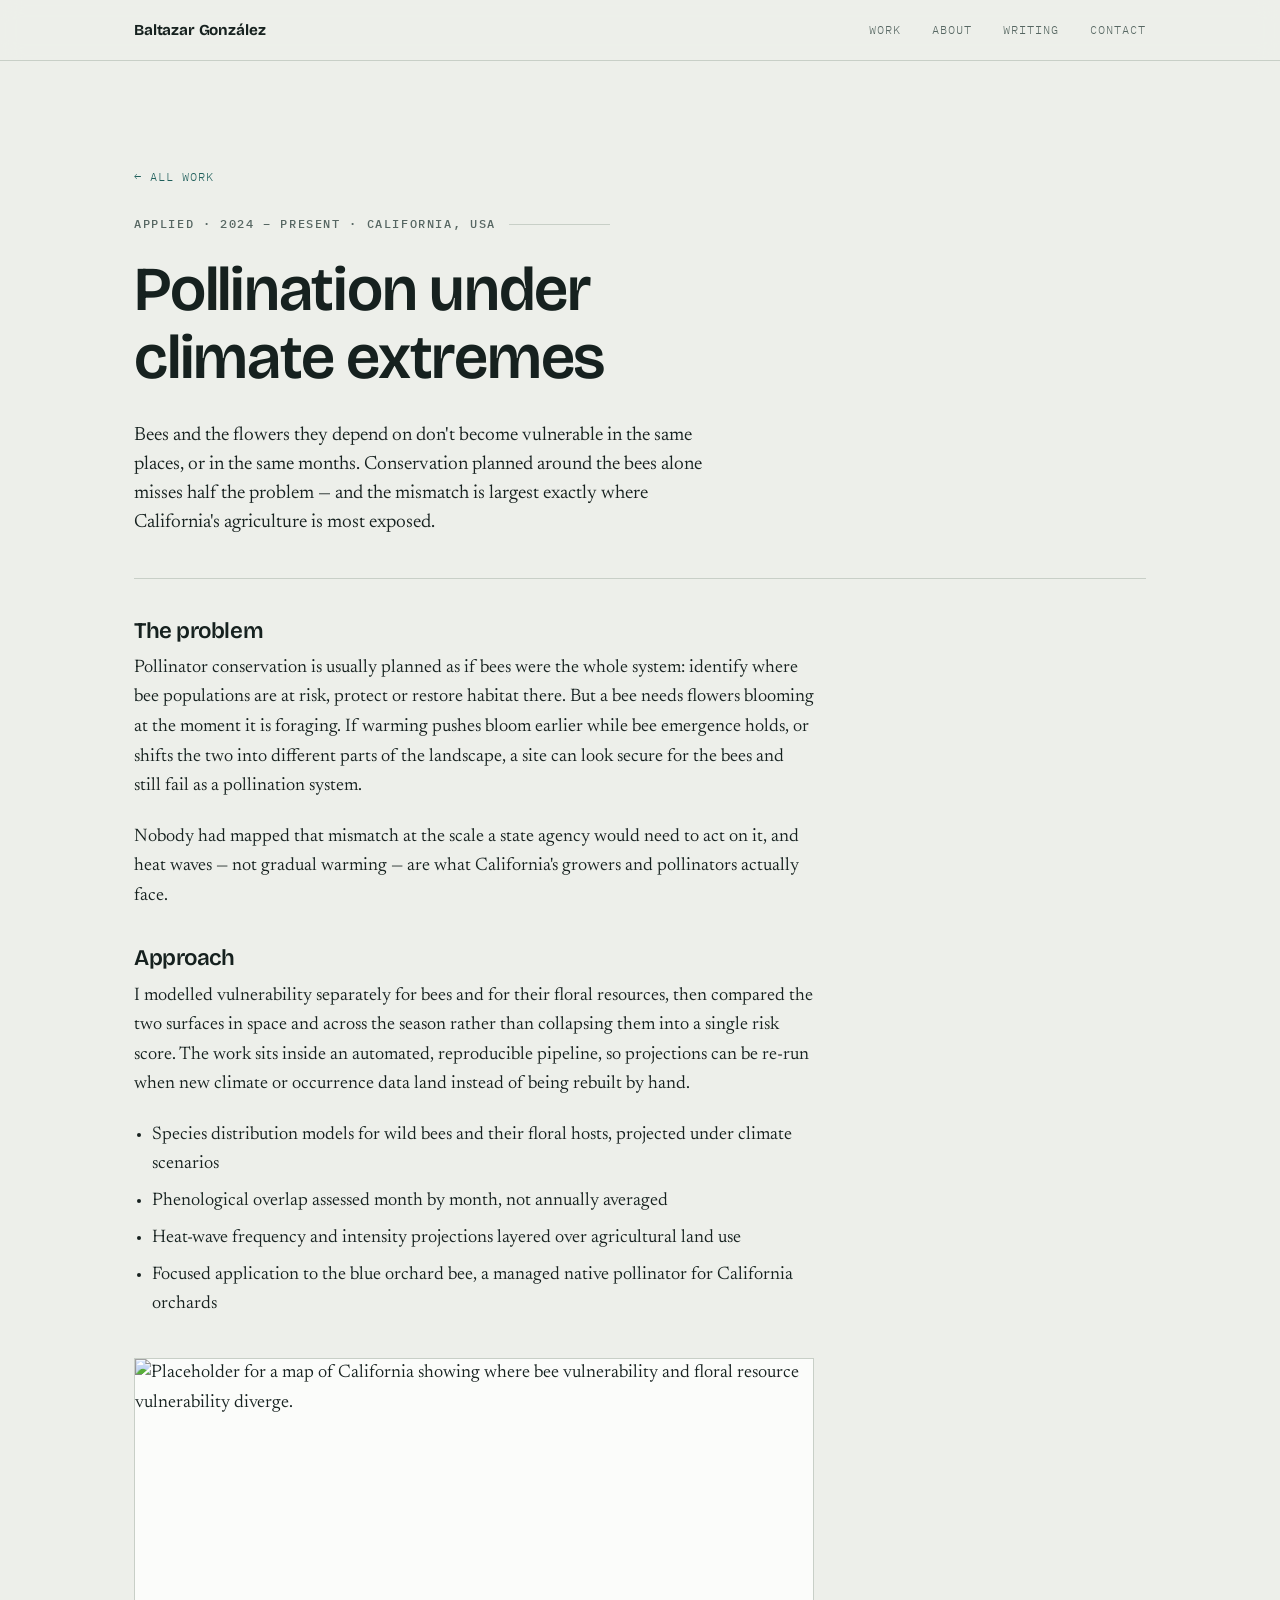
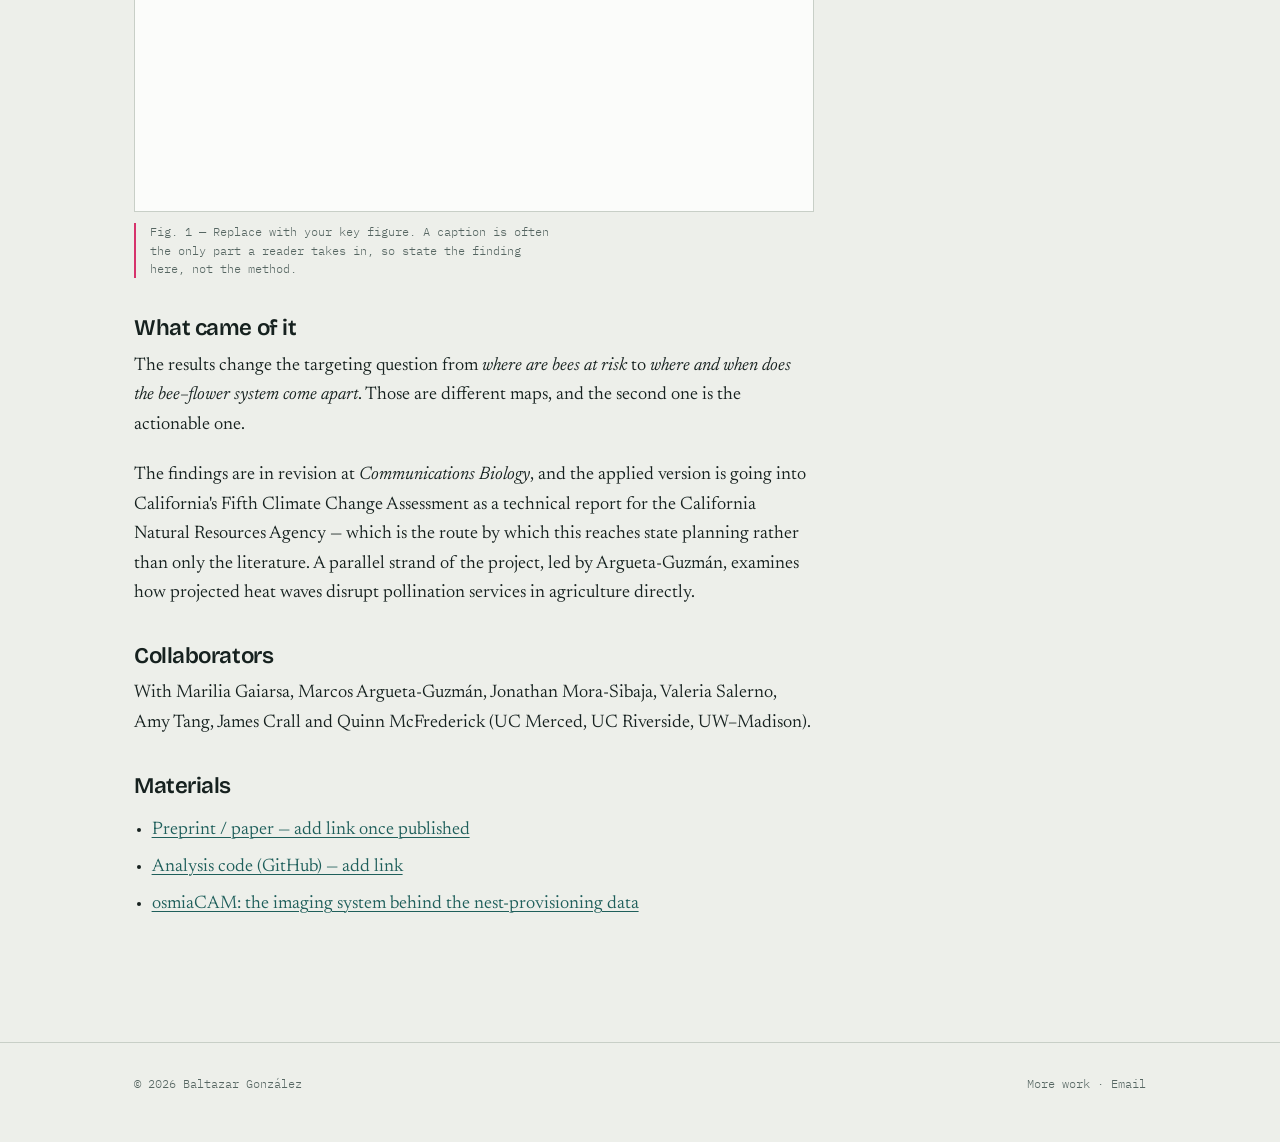
==== project-pollination.html @ 56eac3a5 "Add files via upload" ====
<!DOCTYPE html>
<html lang="en">
<head>
<meta charset="utf-8">
<meta name="viewport" content="width=device-width, initial-scale=1">

<title>Pollination under climate extremes, California — Baltazar González</title>
<meta name="description" content="Bees and the flowers they depend on become vulnerable in different places and at different times of year — which changes where and when pollinator conservation should act.">
<meta property="og:title" content="Pollination under climate extremes, California">
<meta property="og:description" content="Bees and their floral resources become vulnerable in different places and seasons — which changes where pollinator conservation should act.">
<meta property="og:image" content="https://baltazargonzalez.com/img/share.jpg">

<link rel="icon" href="img/favicon.png">
<link rel="preconnect" href="https://fonts.googleapis.com">
<link rel="preconnect" href="https://fonts.gstatic.com" crossorigin>
<link href="https://fonts.googleapis.com/css2?family=Bricolage+Grotesque:opsz,wght@12..96,400..700&family=IBM+Plex+Mono:wght@400;500&family=Newsreader:ital,opsz,wght@0,6..72,300..600;1,6..72,300..500&display=swap" rel="stylesheet">
<link rel="stylesheet" href="css/site.css">
</head>

<body>

<a class="skip" href="#main">Skip to content</a>

<header class="masthead">
  <div class="masthead__inner">
    <a class="masthead__name" href="index.html">Baltazar González</a>
    <nav class="nav" aria-label="Main">
      <a href="index.html#work">Work</a>
      <a href="index.html#about">About</a>
      <a href="index.html#writing">Writing</a>
      <a href="index.html#contact">Contact</a>
    </nav>
  </div>
</header>

<main id="main" class="section">
  <div class="wrap">

    <a class="back-link" href="index.html#work">← All work</a>

    <p class="eyebrow">Applied · 2024 – present · California, USA</p>

    <h1 style="max-width: 20ch;">Pollination under climate extremes</h1>

    <p style="font-size: 1.2rem; line-height: 1.5; max-width: 54ch; margin-bottom: 2.5rem;">
      Bees and the flowers they depend on don't become vulnerable in the same
      places, or in the same months. Conservation planned around the bees
      alone misses half the problem — and the mismatch is largest exactly
      where California's agriculture is most exposed.
    </p>

    <hr class="rule">

    <div class="prose" style="margin-top: 2.5rem;">

      <h3>The problem</h3>
      <p>
        Pollinator conservation is usually planned as if bees were the whole
        system: identify where bee populations are at risk, protect or
        restore habitat there. But a bee needs flowers blooming at the moment
        it is foraging. If warming pushes bloom earlier while bee emergence
        holds, or shifts the two into different parts of the landscape, a site
        can look secure for the bees and still fail as a pollination system.
      </p>
      <p>
        Nobody had mapped that mismatch at the scale a state agency would need
        to act on it, and heat waves — not gradual warming — are what
        California's growers and pollinators actually face.
      </p>

      <h3>Approach</h3>
      <p>
        I modelled vulnerability separately for bees and for their floral
        resources, then compared the two surfaces in space and across the
        season rather than collapsing them into a single risk score. The work
        sits inside an automated, reproducible pipeline, so projections can be
        re-run when new climate or occurrence data land instead of being
        rebuilt by hand.
      </p>
      <ul>
        <li>Species distribution models for wild bees and their floral hosts, projected under climate scenarios</li>
        <li>Phenological overlap assessed month by month, not annually averaged</li>
        <li>Heat-wave frequency and intensity projections layered over agricultural land use</li>
        <li>Focused application to the blue orchard bee, a managed native pollinator for California orchards</li>
      </ul>

      <figure class="figure">
        <img src="img/figure-1.png"
             alt="Placeholder for a map of California showing where bee vulnerability and floral resource vulnerability diverge."
             width="1200" height="800" loading="lazy">
        <figcaption>
          Fig. 1 — Replace with your key figure. A caption is often the only
          part a reader takes in, so state the finding here, not the method.
        </figcaption>
      </figure>

      <h3>What came of it</h3>
      <p>
        The results change the targeting question from <em>where are bees at
        risk</em> to <em>where and when does the bee–flower system come
        apart</em>. Those are different maps, and the second one is the
        actionable one.
      </p>
      <p>
        The findings are in revision at <em>Communications Biology</em>, and
        the applied version is going into California's Fifth Climate Change
        Assessment as a technical report for the California Natural Resources
        Agency — which is the route by which this reaches state planning
        rather than only the literature. A parallel strand of the project,
        led by Argueta-Guzmán, examines how projected heat waves disrupt
        pollination services in agriculture directly.
      </p>

      <h3>Collaborators</h3>
      <p>
        With Marilia Gaiarsa, Marcos Argueta-Guzmán, Jonathan Mora-Sibaja,
        Valeria Salerno, Amy Tang, James Crall and Quinn McFrederick
        (UC Merced, UC Riverside, UW–Madison).
      </p>

      <h3>Materials</h3>
      <ul>
        <li><a href="#">Preprint / paper — add link once published</a></li>
        <li><a href="#">Analysis code (GitHub) — add link</a></li>
        <li><a href="https://doi.org/10.1093/icb/icag081">osmiaCAM: the imaging system behind the nest-provisioning data</a></li>
      </ul>

    </div>

  </div>
</main>

<footer class="footer">
  <div class="wrap footer__inner">
    <span>© <span id="year">2026</span> Baltazar González</span>
    <span><a href="index.html#work">More work</a> · <a href="mailto:baltazargch@gmail.com">Email</a></span>
  </div>
</footer>

<script>
  document.getElementById("year").textContent = new Date().getFullYear();
</script>

</body>
</html>
---- css/site.css ----
/* ============================================================
   SITE STYLES
   Edit colors and fonts in the :root block below — everything
   else on the site reads from these values.
   ============================================================ */

:root {
  /* --- Colour ------------------------------------------------ */
  --paper:    #EDEFEA;   /* page background — pale survey-sheet grey */
  --paper-2:  #E3E7E0;   /* slightly darker panels */
  --ink:      #16211F;   /* headings, primary text */
  --slate:    #566662;   /* secondary text, captions */
  --rule:     #C8CFC7;   /* hairlines and borders */
  --contour:  #1F5F5B;   /* deep teal — links, primary accent */
  --marker:   #D6336C;   /* surveyor's pink — used sparingly, for emphasis */
  --white:    #FBFCFA;

  /* --- Type -------------------------------------------------- */
  --display: "Bricolage Grotesque", "Helvetica Neue", sans-serif;
  --body:    "Newsreader", Georgia, serif;
  --mono:    "IBM Plex Mono", "SF Mono", monospace;

  /* --- Layout ------------------------------------------------ */
  --measure: 68ch;       /* comfortable reading width */
  --gutter:  clamp(1.25rem, 5vw, 4rem);
  --max:     1140px;
}

/* --- Reset ------------------------------------------------- */
*, *::before, *::after { box-sizing: border-box; }

html { -webkit-text-size-adjust: 100%; scroll-behavior: smooth; }

@media (prefers-reduced-motion: reduce) {
  html { scroll-behavior: auto; }
  *, *::before, *::after {
    animation-duration: 0.01ms !important;
    transition-duration: 0.01ms !important;
  }
}

body {
  margin: 0;
  background: var(--paper);
  color: var(--ink);
  font-family: var(--body);
  font-size: clamp(1.02rem, 0.98rem + 0.2vw, 1.14rem);
  line-height: 1.62;
  font-weight: 380;
  -webkit-font-smoothing: antialiased;
}

img { max-width: 100%; height: auto; display: block; }

a { color: var(--contour); text-decoration-thickness: 1px; text-underline-offset: 0.18em; }
a:hover { color: var(--marker); }

/* Keyboard focus — visible everywhere, never removed */
:focus-visible {
  outline: 2px solid var(--marker);
  outline-offset: 3px;
  border-radius: 2px;
}

/* --- Typography -------------------------------------------- */
h1, h2, h3, h4 {
  font-family: var(--display);
  font-weight: 600;
  line-height: 1.08;
  letter-spacing: -0.02em;
  margin: 0 0 0.5em;
  text-wrap: balance;
}

h1 { font-size: clamp(2.1rem, 1.4rem + 3.2vw, 3.9rem); }
h2 { font-size: clamp(1.55rem, 1.2rem + 1.6vw, 2.3rem); }
h3 { font-size: clamp(1.15rem, 1.05rem + 0.5vw, 1.4rem); }

p { margin: 0 0 1.15em; max-width: var(--measure); }

/* The "eyebrow" — small mono label above a section.
   Used to name the section the way a map sheet names a panel. */
.eyebrow {
  font-family: var(--mono);
  font-size: 0.72rem;
  font-weight: 500;
  letter-spacing: 0.14em;
  text-transform: uppercase;
  color: var(--slate);
  margin: 0 0 1.4rem;
  display: flex;
  align-items: center;
  gap: 0.85rem;
}
.eyebrow::after {
  content: "";
  flex: 1;
  height: 1px;
  background: var(--rule);
}

/* Mono utility text: coordinates, dates, sample IDs */
.mono {
  font-family: var(--mono);
  font-size: 0.78rem;
  letter-spacing: 0.02em;
  color: var(--slate);
}

/* --- Layout helpers ---------------------------------------- */
.wrap {
  max-width: var(--max);
  margin-inline: auto;
  padding-inline: var(--gutter);
}

.section { padding-block: clamp(3.5rem, 8vw, 6.5rem); }
.section--tight { padding-block: clamp(2.5rem, 5vw, 4rem); }

.rule { border: 0; border-top: 1px solid var(--rule); margin: 0; }

/* ============================================================
   HEADER
   ============================================================ */
.masthead {
  position: sticky;
  top: 0;
  z-index: 500;
  background: color-mix(in srgb, var(--paper) 88%, transparent);
  backdrop-filter: blur(10px);
  border-bottom: 1px solid var(--rule);
}

.masthead__inner {
  display: flex;
  align-items: center;
  justify-content: space-between;
  gap: 1.5rem;
  min-height: 60px;
  max-width: var(--max);
  margin-inline: auto;
  padding-inline: var(--gutter);
}

.masthead__name {
  font-family: var(--display);
  font-weight: 700;
  font-size: 0.95rem;
  letter-spacing: -0.01em;
  color: var(--ink);
  text-decoration: none;
}

.nav { display: flex; gap: clamp(0.9rem, 2.5vw, 1.9rem); }

.nav a {
  font-family: var(--mono);
  font-size: 0.74rem;
  letter-spacing: 0.09em;
  text-transform: uppercase;
  color: var(--slate);
  text-decoration: none;
  padding-block: 0.35rem;
  border-bottom: 1.5px solid transparent;
}
.nav a:hover { color: var(--ink); border-bottom-color: var(--marker); }

/* ============================================================
   HERO — the map is the opening statement
   ============================================================ */
.hero { position: relative; border-bottom: 1px solid var(--rule); }

#hero-map {
  height: clamp(420px, 72vh, 680px);
  width: 100%;
  background: var(--paper-2);
  z-index: 1;
}

/* The legend card floats over the map, the way a legend sits on
   a printed sheet. On small screens it drops below the map. */
.legend-card {
  position: absolute;
  z-index: 400;
  left: var(--gutter);
  bottom: 2.2rem;
  width: min(430px, calc(100% - (2 * var(--gutter))));
  background: var(--white);
  border: 1px solid var(--rule);
  box-shadow: 0 14px 40px -18px rgba(22, 33, 31, 0.4);
  padding: 1.6rem 1.7rem 1.5rem;
}

.legend-card h1 {
  font-size: clamp(1.75rem, 1.4rem + 1.5vw, 2.5rem);
  margin-bottom: 0.35rem;
}

.legend-card__role {
  font-family: var(--mono);
  font-size: 0.73rem;
  letter-spacing: 0.11em;
  text-transform: uppercase;
  color: var(--marker);
  margin: 0 0 0.9rem;
}

.legend-card__line {
  font-size: 1rem;
  line-height: 1.5;
  margin: 0 0 1.1rem;
  color: var(--ink);
}

.legend-card__meta {
  display: flex;
  flex-wrap: wrap;
  gap: 0.4rem 1.1rem;
  padding-top: 0.95rem;
  border-top: 1px solid var(--rule);
}
.legend-card__meta a { text-decoration: none; font-family: var(--mono); font-size: 0.75rem; }
.legend-card__meta a:hover { text-decoration: underline; }

@media (max-width: 720px) {
  #hero-map { height: 52vh; }
  .legend-card {
    position: static;
    width: auto;
    border-left: 0;
    border-right: 0;
    box-shadow: none;
  }
}

/* Leaflet popup restyled to match the site */
.leaflet-popup-content-wrapper {
  border-radius: 2px;
  font-family: var(--body);
  box-shadow: 0 10px 30px -14px rgba(22, 33, 31, 0.5);
}
.leaflet-popup-content { margin: 0.85rem 1rem; font-size: 0.9rem; line-height: 1.45; }
.leaflet-popup-content strong { font-family: var(--display); display: block; margin-bottom: 0.2rem; }
.leaflet-container { font-family: var(--body); }

/* "View project ↓" link inside a map popup */
.popup-link {
  display: inline-block;
  margin-top: 0.6rem;
  font-family: var(--mono);
  font-size: 0.72rem;
  letter-spacing: 0.06em;
  text-transform: uppercase;
  text-decoration: none;
  color: var(--contour);
  border-bottom: 1.5px solid var(--marker);
  padding-bottom: 1px;
}
.popup-link:hover { color: var(--marker); }

/* Brief highlight on the row you just jumped to */
.project.is-target {
  background: var(--white);
  box-shadow: inset 3px 0 0 var(--marker);
}

/* ============================================================
   PROJECT LIST — built as a map legend
   Each row's swatch matches its marker on the map above.
   ============================================================ */
.legend-key {
  display: flex;
  flex-wrap: wrap;
  gap: 1.4rem;
  margin-bottom: 2.4rem;
}

.legend-key__item {
  display: flex;
  align-items: center;
  gap: 0.5rem;
  font-family: var(--mono);
  font-size: 0.73rem;
  letter-spacing: 0.05em;
  color: var(--slate);
}

.swatch {
  width: 11px;
  height: 11px;
  flex: none;
  border: 1.5px solid var(--ink);
}
.swatch--field    { background: var(--marker);  border-radius: 50%; }
.swatch--model    { background: var(--contour); }
.swatch--applied  { background: var(--white); transform: rotate(45deg); }

.projects { display: grid; gap: 0; }

.project {
  display: grid;
  grid-template-columns: 2.2rem minmax(0, 1fr) auto;
  gap: 0 1.2rem;
  align-items: start;
  padding: 1.9rem 1rem;
  margin-inline: -1rem;      /* keeps text aligned with the rest of the page */
  border-top: 1px solid var(--rule);
  text-decoration: none;
  color: inherit;
  transition: background-color 160ms ease;
}
.project:last-child { border-bottom: 1px solid var(--rule); }

.project:hover,
.project:focus-visible {
  background: var(--white);
}
.project:hover .project__title { color: var(--contour); }

.project__mark { padding-top: 0.45rem; }

.project__title {
  font-family: var(--display);
  font-size: clamp(1.2rem, 1.05rem + 0.7vw, 1.55rem);
  font-weight: 600;
  letter-spacing: -0.015em;
  margin: 0 0 0.35rem;
  line-height: 1.15;
}

/* The plain-language outcome line — first thing anyone reads */
.project__outcome {
  margin: 0 0 0.7rem;
  max-width: 58ch;
  color: var(--ink);
}

.project__tools {
  font-family: var(--mono);
  font-size: 0.72rem;
  letter-spacing: 0.04em;
  color: var(--slate);
}

.project__year {
  font-family: var(--mono);
  font-size: 0.75rem;
  color: var(--slate);
  padding-top: 0.4rem;
  white-space: nowrap;
}

@media (max-width: 620px) {
  .project { grid-template-columns: 1.6rem minmax(0, 1fr); }
  .project__year { grid-column: 2; padding-top: 0.6rem; }
}

/* ============================================================
   PROSE BLOCKS (about, project detail pages)
   ============================================================ */
.prose { max-width: var(--measure); }
.prose h3 { margin-top: 2.2rem; }
.prose ul { padding-left: 1.1rem; margin-bottom: 1.15em; max-width: var(--measure); }
.prose li { margin-bottom: 0.4em; }

.two-col {
  display: grid;
  grid-template-columns: minmax(0, 1.55fr) minmax(0, 1fr);
  gap: clamp(2rem, 5vw, 4.5rem);
  align-items: start;
}
@media (max-width: 820px) {
  .two-col { grid-template-columns: 1fr; }
}

.portrait {
  border: 1px solid var(--rule);
  filter: grayscale(0.15);
}

/* Skills / tools list */
.tool-list { list-style: none; padding: 0; margin: 0; }
.tool-list li {
  display: flex;
  justify-content: space-between;
  gap: 1rem;
  padding-block: 0.55rem;
  border-bottom: 1px solid var(--rule);
  font-family: var(--mono);
  font-size: 0.78rem;
  color: var(--slate);
}
.tool-list li span:first-child { color: var(--ink); }

/* ============================================================
   FIGURES — for your charts and maps in project pages
   ============================================================ */
.figure { margin: 2.4rem 0; max-width: 100%; }
.figure img { border: 1px solid var(--rule); background: var(--white); }
.figure figcaption {
  font-family: var(--mono);
  font-size: 0.73rem;
  line-height: 1.55;
  color: var(--slate);
  margin-top: 0.7rem;
  padding-left: 0.9rem;
  border-left: 2px solid var(--marker);
  max-width: 60ch;
}
.figure--wide { max-width: none; }

/* ============================================================
   PUBLICATIONS
   ============================================================ */
.pubs { list-style: none; padding: 0; margin: 0; counter-reset: pub; }
.pubs li {
  padding-block: 1.1rem;
  border-top: 1px solid var(--rule);
  max-width: var(--measure);
}
.pubs li:last-child { border-bottom: 1px solid var(--rule); }
.pubs .pub__venue { display: block; margin-top: 0.25rem; }
.pubs .pub__me { color: var(--ink); font-weight: 600; }

/* ============================================================
   CONTACT + FOOTER
   ============================================================ */
.contact-line {
  font-family: var(--display);
  font-size: clamp(1.4rem, 1.1rem + 1.8vw, 2.4rem);
  font-weight: 600;
  letter-spacing: -0.02em;
  line-height: 1.2;
  max-width: 20ch;
}
.contact-line a { text-decoration-thickness: 2px; }

.footer {
  border-top: 1px solid var(--rule);
  padding-block: 2rem 3rem;
}
.footer__inner {
  display: flex;
  flex-wrap: wrap;
  justify-content: space-between;
  gap: 1rem;
  font-family: var(--mono);
  font-size: 0.72rem;
  color: var(--slate);
}
.footer a { color: var(--slate); text-decoration: none; }
.footer a:hover { color: var(--ink); }

/* Back link on project pages */
.back-link {
  font-family: var(--mono);
  font-size: 0.74rem;
  letter-spacing: 0.08em;
  text-transform: uppercase;
  text-decoration: none;
  display: inline-block;
  margin-bottom: 1.8rem;
}

/* Skip link for screen readers / keyboard users */
.skip {
  position: absolute;
  left: -9999px;
  top: 0;
  background: var(--ink);
  color: var(--paper);
  padding: 0.7rem 1.1rem;
  font-family: var(--mono);
  font-size: 0.78rem;
  z-index: 999;
}
.skip:focus { left: 0; }
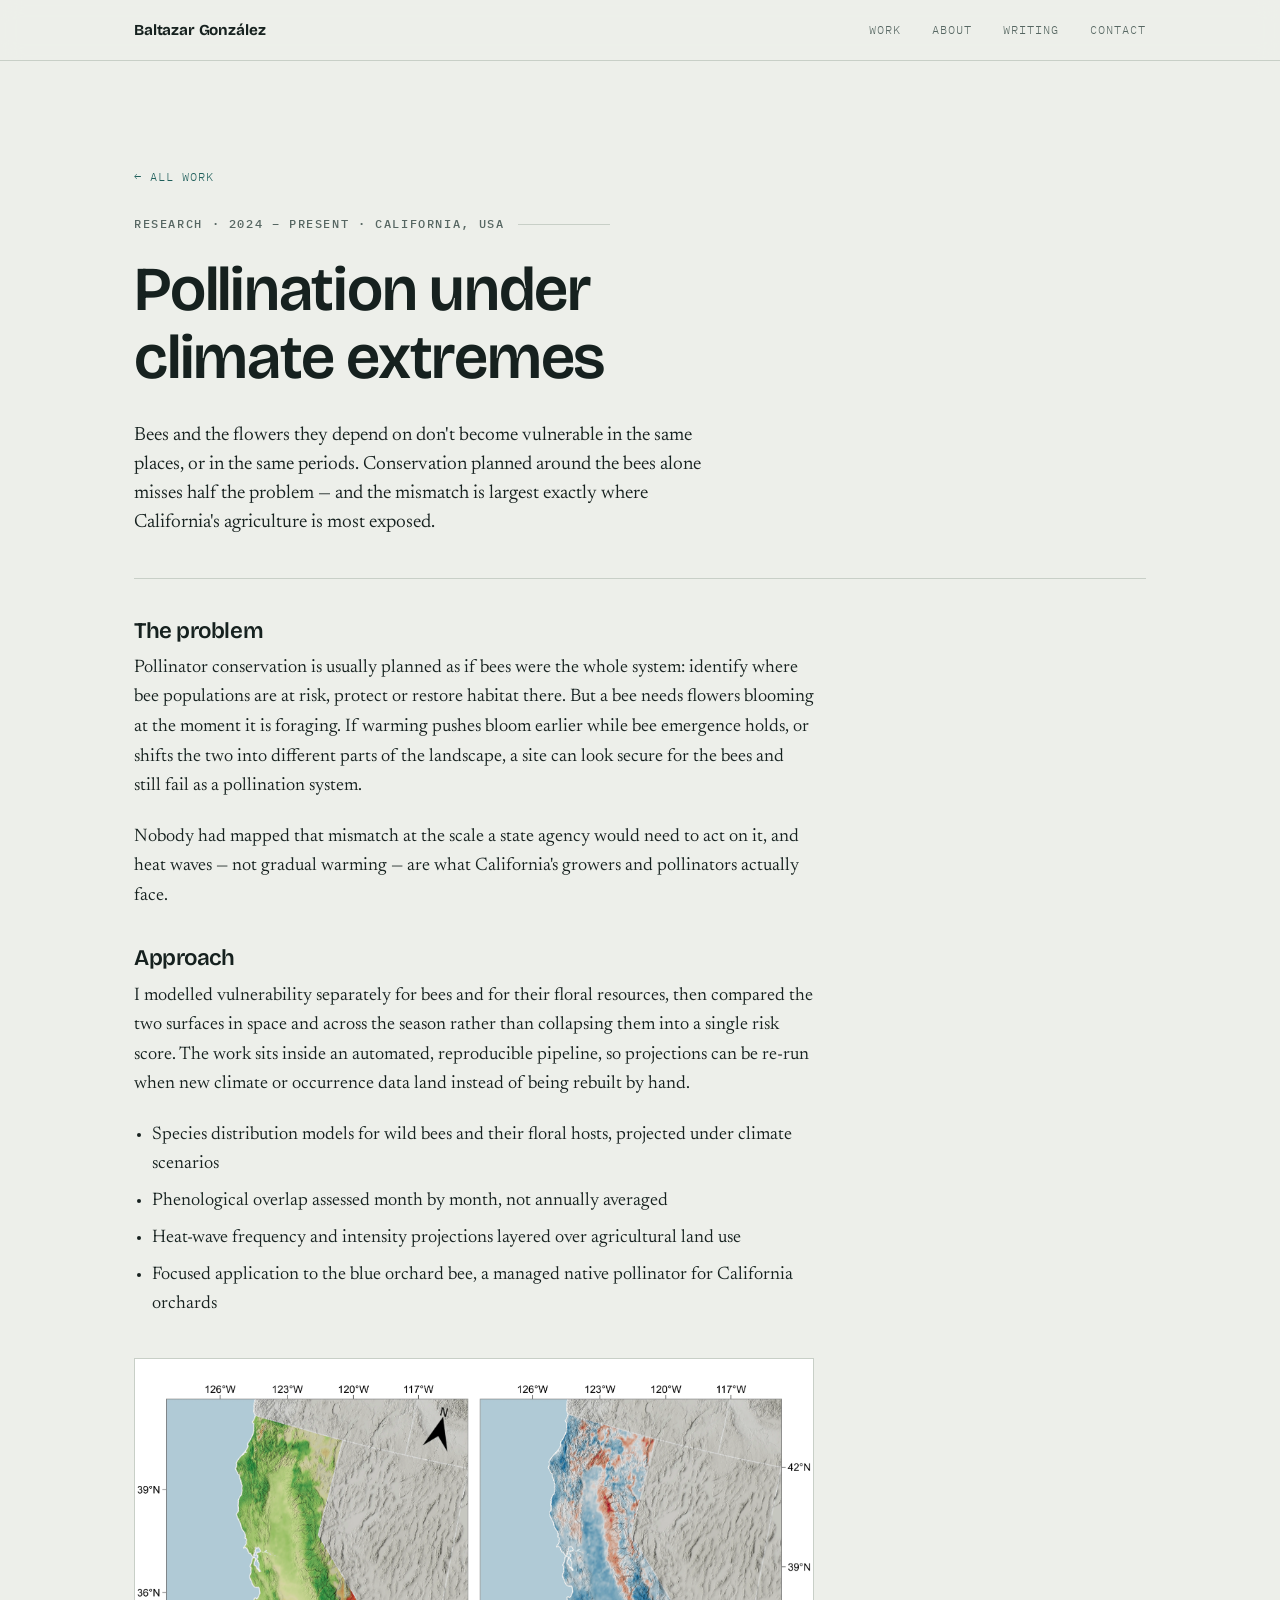
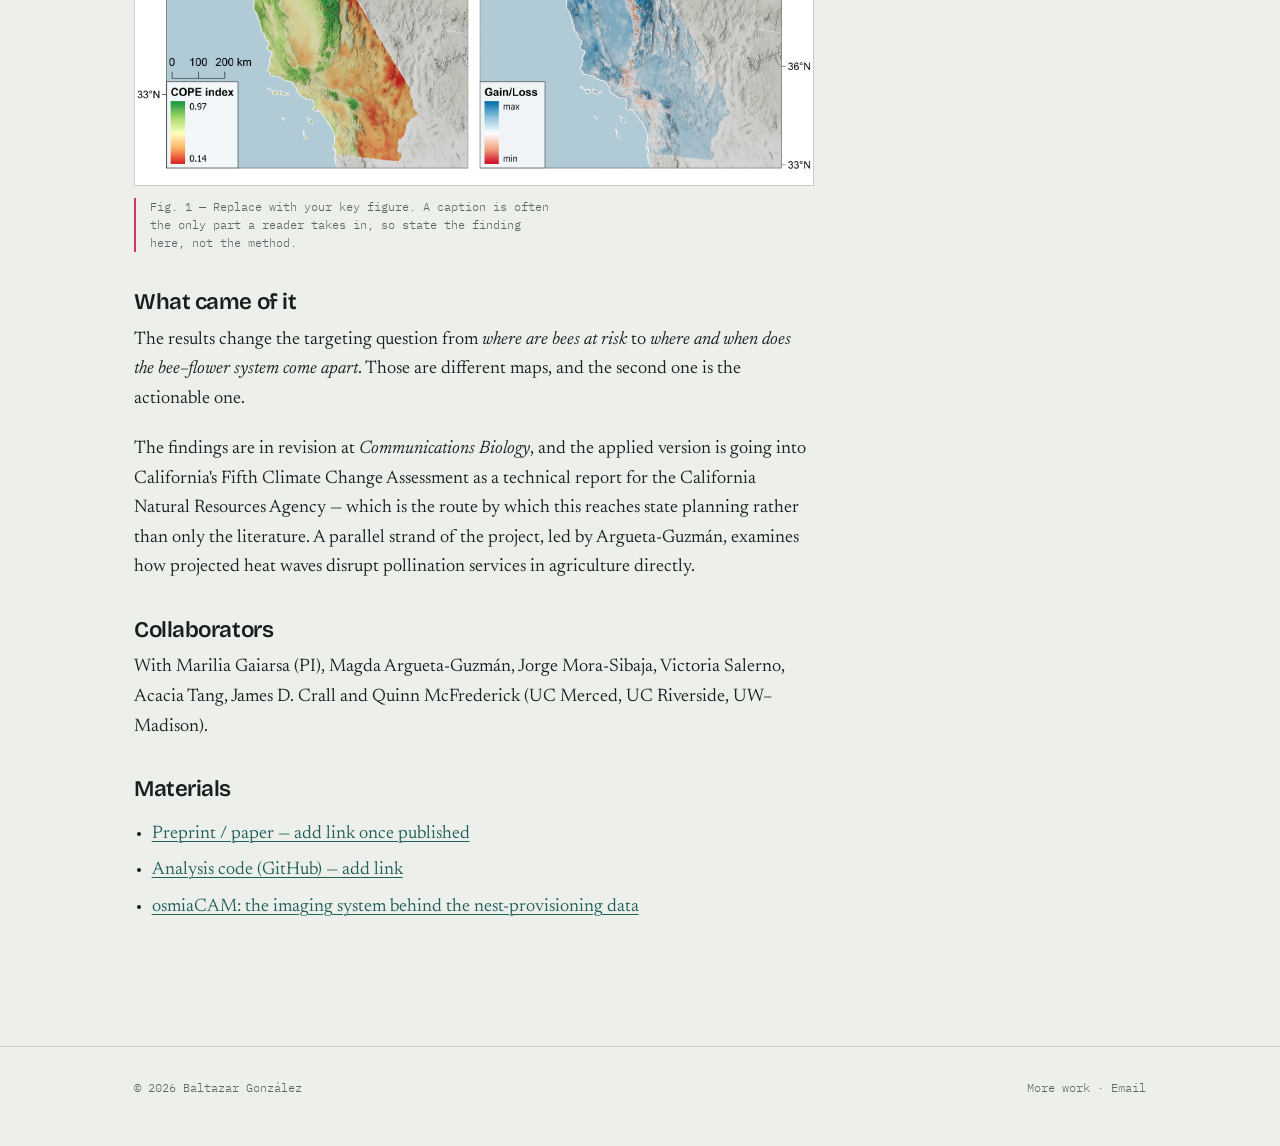
==== commit e1c89bdc: "Add files via upload" ====
--- a/project-pollination.html
+++ b/project-pollination.html
@@ -1,145 +1,145 @@
-<!DOCTYPE html>
-<html lang="en">
-<head>
-<meta charset="utf-8">
-<meta name="viewport" content="width=device-width, initial-scale=1">
-
-<title>Pollination under climate extremes, California — Baltazar González</title>
-<meta name="description" content="Bees and the flowers they depend on become vulnerable in different places and at different times of year — which changes where and when pollinator conservation should act.">
-<meta property="og:title" content="Pollination under climate extremes, California">
-<meta property="og:description" content="Bees and their floral resources become vulnerable in different places and seasons — which changes where pollinator conservation should act.">
-<meta property="og:image" content="https://baltazargonzalez.com/img/share.jpg">
-
-<link rel="icon" href="img/favicon.png">
-<link rel="preconnect" href="https://fonts.googleapis.com">
-<link rel="preconnect" href="https://fonts.gstatic.com" crossorigin>
-<link href="https://fonts.googleapis.com/css2?family=Bricolage+Grotesque:opsz,wght@12..96,400..700&family=IBM+Plex+Mono:wght@400;500&family=Newsreader:ital,opsz,wght@0,6..72,300..600;1,6..72,300..500&display=swap" rel="stylesheet">
-<link rel="stylesheet" href="css/site.css">
-</head>
-
-<body>
-
-<a class="skip" href="#main">Skip to content</a>
-
-<header class="masthead">
-  <div class="masthead__inner">
-    <a class="masthead__name" href="index.html">Baltazar González</a>
-    <nav class="nav" aria-label="Main">
-      <a href="index.html#work">Work</a>
-      <a href="index.html#about">About</a>
-      <a href="index.html#writing">Writing</a>
-      <a href="index.html#contact">Contact</a>
-    </nav>
-  </div>
-</header>
-
-<main id="main" class="section">
-  <div class="wrap">
-
-    <a class="back-link" href="index.html#work">← All work</a>
-
-    <p class="eyebrow">Applied · 2024 – present · California, USA</p>
-
-    <h1 style="max-width: 20ch;">Pollination under climate extremes</h1>
-
-    <p style="font-size: 1.2rem; line-height: 1.5; max-width: 54ch; margin-bottom: 2.5rem;">
-      Bees and the flowers they depend on don't become vulnerable in the same
-      places, or in the same months. Conservation planned around the bees
-      alone misses half the problem — and the mismatch is largest exactly
-      where California's agriculture is most exposed.
-    </p>
-
-    <hr class="rule">
-
-    <div class="prose" style="margin-top: 2.5rem;">
-
-      <h3>The problem</h3>
-      <p>
-        Pollinator conservation is usually planned as if bees were the whole
-        system: identify where bee populations are at risk, protect or
-        restore habitat there. But a bee needs flowers blooming at the moment
-        it is foraging. If warming pushes bloom earlier while bee emergence
-        holds, or shifts the two into different parts of the landscape, a site
-        can look secure for the bees and still fail as a pollination system.
-      </p>
-      <p>
-        Nobody had mapped that mismatch at the scale a state agency would need
-        to act on it, and heat waves — not gradual warming — are what
-        California's growers and pollinators actually face.
-      </p>
-
-      <h3>Approach</h3>
-      <p>
-        I modelled vulnerability separately for bees and for their floral
-        resources, then compared the two surfaces in space and across the
-        season rather than collapsing them into a single risk score. The work
-        sits inside an automated, reproducible pipeline, so projections can be
-        re-run when new climate or occurrence data land instead of being
-        rebuilt by hand.
-      </p>
-      <ul>
-        <li>Species distribution models for wild bees and their floral hosts, projected under climate scenarios</li>
-        <li>Phenological overlap assessed month by month, not annually averaged</li>
-        <li>Heat-wave frequency and intensity projections layered over agricultural land use</li>
-        <li>Focused application to the blue orchard bee, a managed native pollinator for California orchards</li>
-      </ul>
-
-      <figure class="figure">
-        <img src="img/figure-1.png"
-             alt="Placeholder for a map of California showing where bee vulnerability and floral resource vulnerability diverge."
-             width="1200" height="800" loading="lazy">
-        <figcaption>
-          Fig. 1 — Replace with your key figure. A caption is often the only
-          part a reader takes in, so state the finding here, not the method.
-        </figcaption>
-      </figure>
-
-      <h3>What came of it</h3>
-      <p>
-        The results change the targeting question from <em>where are bees at
-        risk</em> to <em>where and when does the bee–flower system come
-        apart</em>. Those are different maps, and the second one is the
-        actionable one.
-      </p>
-      <p>
-        The findings are in revision at <em>Communications Biology</em>, and
-        the applied version is going into California's Fifth Climate Change
-        Assessment as a technical report for the California Natural Resources
-        Agency — which is the route by which this reaches state planning
-        rather than only the literature. A parallel strand of the project,
-        led by Argueta-Guzmán, examines how projected heat waves disrupt
-        pollination services in agriculture directly.
-      </p>
-
-      <h3>Collaborators</h3>
-      <p>
-        With Marilia Gaiarsa, Marcos Argueta-Guzmán, Jonathan Mora-Sibaja,
-        Valeria Salerno, Amy Tang, James Crall and Quinn McFrederick
-        (UC Merced, UC Riverside, UW–Madison).
-      </p>
-
-      <h3>Materials</h3>
-      <ul>
-        <li><a href="#">Preprint / paper — add link once published</a></li>
-        <li><a href="#">Analysis code (GitHub) — add link</a></li>
-        <li><a href="https://doi.org/10.1093/icb/icag081">osmiaCAM: the imaging system behind the nest-provisioning data</a></li>
-      </ul>
-
-    </div>
-
-  </div>
-</main>
-
-<footer class="footer">
-  <div class="wrap footer__inner">
-    <span>© <span id="year">2026</span> Baltazar González</span>
-    <span><a href="index.html#work">More work</a> · <a href="mailto:baltazargch@gmail.com">Email</a></span>
-  </div>
-</footer>
-
-<script>
-  document.getElementById("year").textContent = new Date().getFullYear();
-</script>
-
-</body>
-</html>
+<!DOCTYPE html>
+<html lang="en">
+<head>
+<meta charset="utf-8">
+<meta name="viewport" content="width=device-width, initial-scale=1">
+
+<title>Pollination under climate extremes, California — Baltazar González</title>
+<meta name="description" content="Bees and the flowers they depend on become vulnerable in different places and at different times of year — which changes where and when pollinator conservation should act.">
+<meta property="og:title" content="Pollination under climate extremes, California">
+<meta property="og:description" content="Bees and their floral resources become vulnerable in different places and seasons — which changes where pollinator conservation should act.">
+<meta property="og:image" content="https://baltazargonzalez.com/img/share.jpg">
+
+<link rel="icon" href="img/favicon.png">
+<link rel="preconnect" href="https://fonts.googleapis.com">
+<link rel="preconnect" href="https://fonts.gstatic.com" crossorigin>
+<link href="https://fonts.googleapis.com/css2?family=Bricolage+Grotesque:opsz,wght@12..96,400..700&family=IBM+Plex+Mono:wght@400;500&family=Newsreader:ital,opsz,wght@0,6..72,300..600;1,6..72,300..500&display=swap" rel="stylesheet">
+<link rel="stylesheet" href="css/site.css">
+</head>
+
+<body>
+
+<a class="skip" href="#main">Skip to content</a>
+
+<header class="masthead">
+  <div class="masthead__inner">
+    <a class="masthead__name" href="index.html">Baltazar González</a>
+    <nav class="nav" aria-label="Main">
+      <a href="index.html#work">Work</a>
+      <a href="index.html#about">About</a>
+      <a href="index.html#writing">Writing</a>
+      <a href="index.html#contact">Contact</a>
+    </nav>
+  </div>
+</header>
+
+<main id="main" class="section">
+  <div class="wrap">
+
+    <a class="back-link" href="index.html#work">← All work</a>
+
+    <p class="eyebrow">Research · 2024 – present · California, USA</p>
+
+    <h1 style="max-width: 20ch;">Pollination under climate extremes</h1>
+
+    <p style="font-size: 1.2rem; line-height: 1.5; max-width: 54ch; margin-bottom: 2.5rem;">
+      Bees and the flowers they depend on don't become vulnerable in the same
+      places, or in the same periods. Conservation planned around the bees
+      alone misses half the problem — and the mismatch is largest exactly
+      where California's agriculture is most exposed.
+    </p>
+
+    <hr class="rule">
+
+    <div class="prose" style="margin-top: 2.5rem;">
+
+      <h3>The problem</h3>
+      <p>
+        Pollinator conservation is usually planned as if bees were the whole
+        system: identify where bee populations are at risk, protect or
+        restore habitat there. But a bee needs flowers blooming at the moment
+        it is foraging. If warming pushes bloom earlier while bee emergence
+        holds, or shifts the two into different parts of the landscape, a site
+        can look secure for the bees and still fail as a pollination system.
+      </p>
+      <p>
+        Nobody had mapped that mismatch at the scale a state agency would need
+        to act on it, and heat waves — not gradual warming — are what
+        California's growers and pollinators actually face.
+      </p>
+
+      <h3>Approach</h3>
+      <p>
+        I modelled vulnerability separately for bees and for their floral
+        resources, then compared the two surfaces in space and across the
+        season rather than collapsing them into a single risk score. The work
+        sits inside an automated, reproducible pipeline, so projections can be
+        re-run when new climate or occurrence data land instead of being
+        rebuilt by hand.
+      </p>
+      <ul>
+        <li>Species distribution models for wild bees and their floral hosts, projected under climate scenarios</li>
+        <li>Phenological overlap assessed month by month, not annually averaged</li>
+        <li>Heat-wave frequency and intensity projections layered over agricultural land use</li>
+        <li>Focused application to the blue orchard bee, a managed native pollinator for California orchards</li>
+      </ul>
+
+      <figure class="figure">
+        <img src="img/fig2_osli_opportunity.webp"
+             alt="Placeholder for a map of California showing where bee vulnerability and floral resource vulnerability diverge."
+             width="1200" height="800" loading="lazy">
+        <figcaption>
+          Fig. 1 — Replace with your key figure. A caption is often the only
+          part a reader takes in, so state the finding here, not the method.
+        </figcaption>
+      </figure>
+
+      <h3>What came of it</h3>
+      <p>
+        The results change the targeting question from <em>where are bees at
+        risk</em> to <em>where and when does the bee–flower system come
+        apart</em>. Those are different maps, and the second one is the
+        actionable one.
+      </p>
+      <p>
+        The findings are in revision at <em>Communications Biology</em>, and
+        the applied version is going into California's Fifth Climate Change
+        Assessment as a technical report for the California Natural Resources
+        Agency — which is the route by which this reaches state planning
+        rather than only the literature. A parallel strand of the project,
+        led by Argueta-Guzmán, examines how projected heat waves disrupt
+        pollination services in agriculture directly.
+      </p>
+
+      <h3>Collaborators</h3>
+      <p>
+        With Marilia Gaiarsa (PI), Magda Argueta-Guzmán, Jorge Mora-Sibaja,
+        Victoria Salerno, Acacia Tang, James D. Crall and Quinn McFrederick
+        (UC Merced, UC Riverside, UW–Madison).
+      </p>
+
+      <h3>Materials</h3>
+      <ul>
+        <li><a href="#">Preprint / paper — add link once published</a></li>
+        <li><a href="#">Analysis code (GitHub) — add link</a></li>
+        <li><a href="https://doi.org/10.1093/icb/icag081">osmiaCAM: the imaging system behind the nest-provisioning data</a></li>
+      </ul>
+
+    </div>
+
+  </div>
+</main>
+
+<footer class="footer">
+  <div class="wrap footer__inner">
+    <span>© <span id="year">2026</span> Baltazar González</span>
+    <span><a href="index.html#work">More work</a> · <a href="mailto:baltazargch@gmail.com">Email</a></span>
+  </div>
+</footer>
+
+<script>
+  document.getElementById("year").textContent = new Date().getFullYear();
+</script>
+
+</body>
+</html>
--- a/css/site.css
+++ b/css/site.css
@@ -474,4 +474,11 @@
   font-size: 0.78rem;
   z-index: 999;
 }
-.skip:focus { left: 0; }+.skip:focus { left: 0; }
+/* Small flag beside the name */
+.flag {
+  height: 0.5em;
+  width: auto;
+  vertical-align: 0.08em;
+  border: 0.5px solid var(--rule);
+}
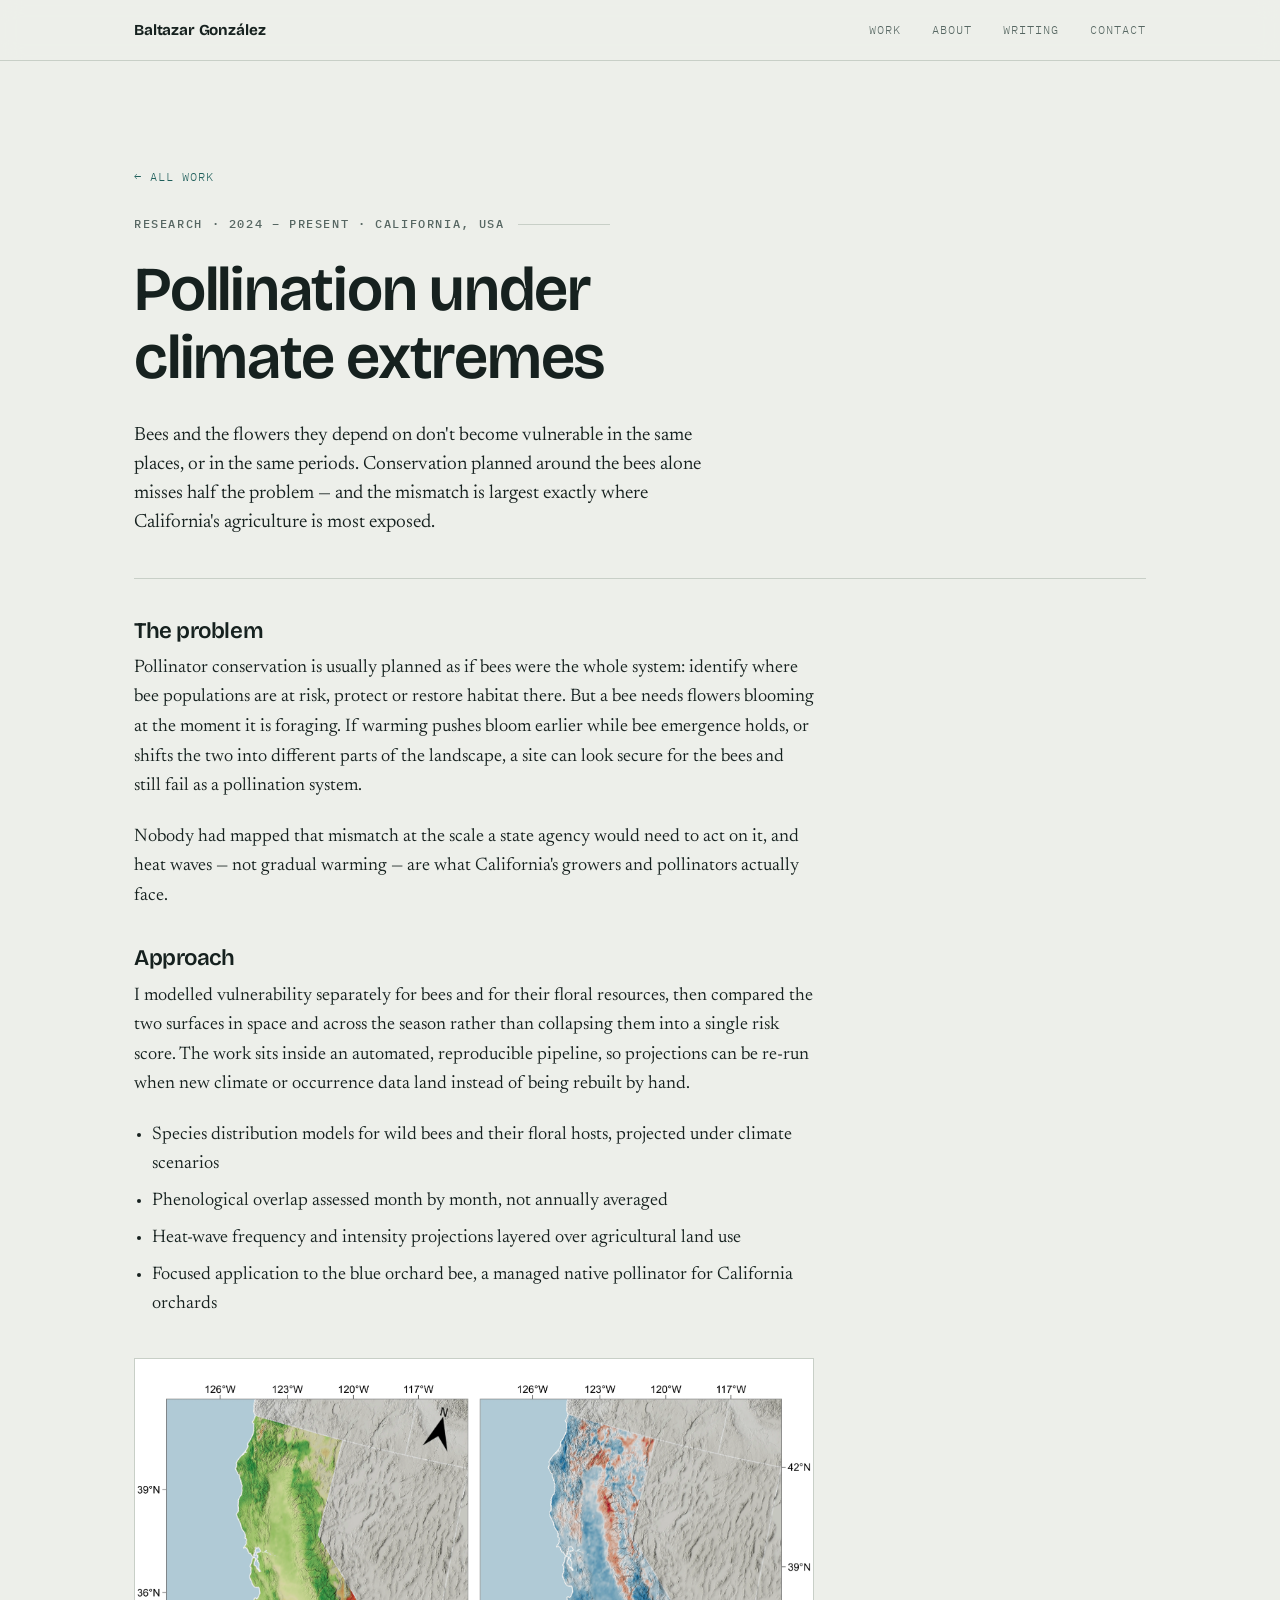
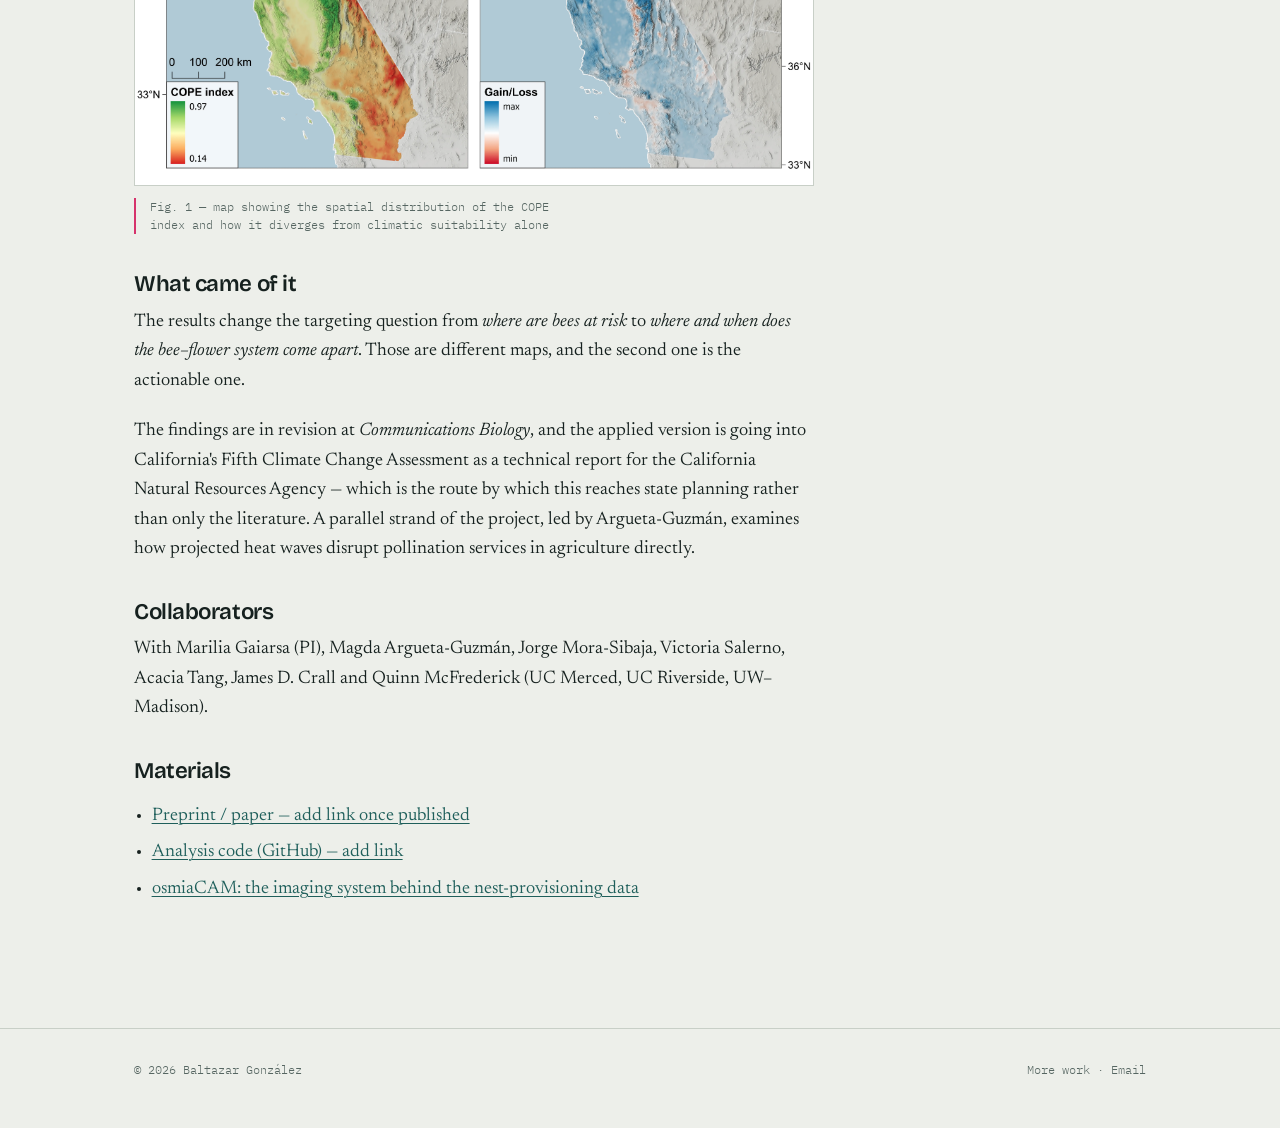
==== commit 0177fa55: "Fix HTML formatting issues in project-pollination.html" ====
--- a/project-pollination.html
+++ b/project-pollination.html
@@ -89,8 +89,7 @@
              alt="Placeholder for a map of California showing where bee vulnerability and floral resource vulnerability diverge."
              width="1200" height="800" loading="lazy">
         <figcaption>
-          Fig. 1 — Replace with your key figure. A caption is often the only
-          part a reader takes in, so state the finding here, not the method.
+          Fig. 1 — map showing the spatial distribution of the COPE index and how it diverges from climatic suitability alone
         </figcaption>
       </figure>
 
